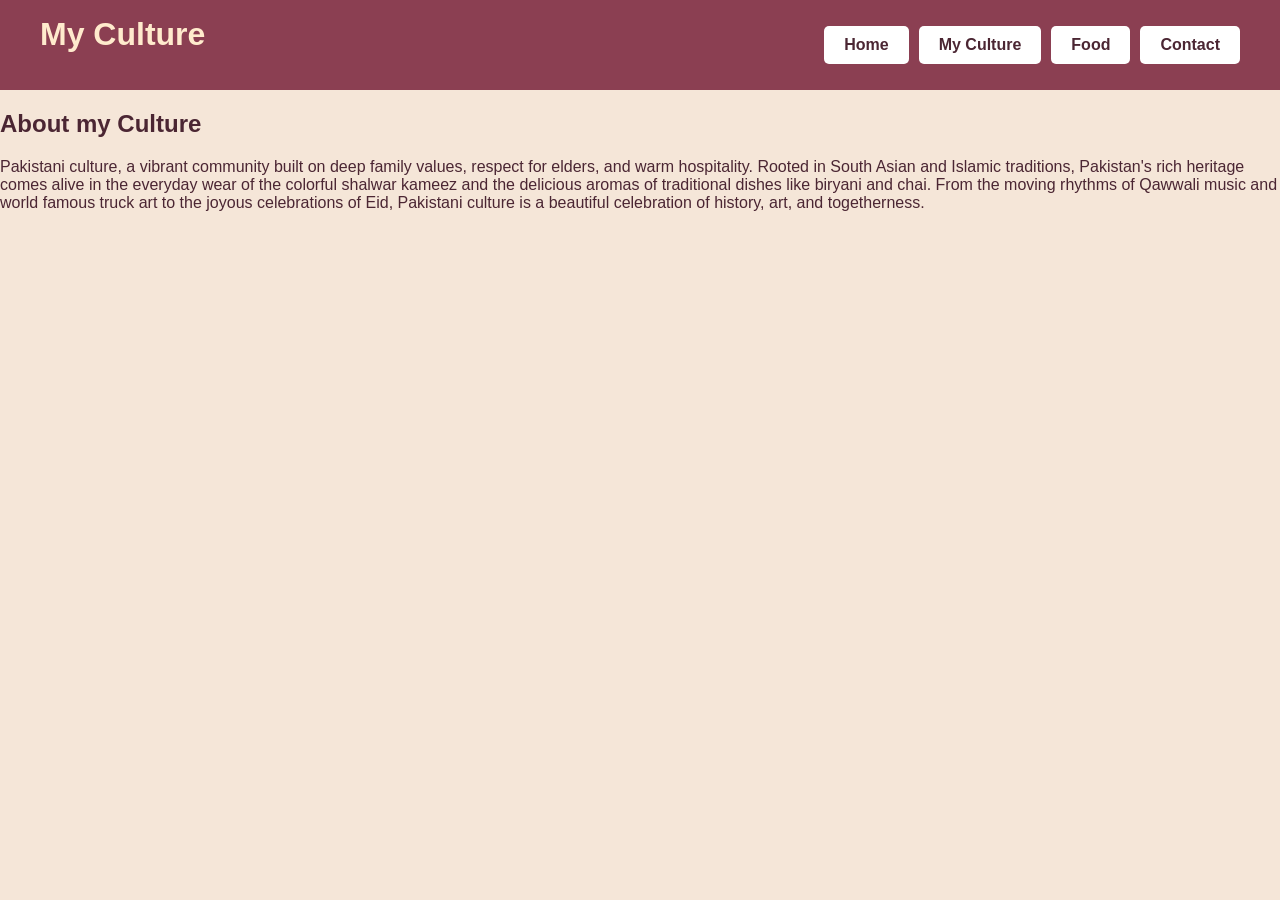
==== page2.html @ d5cb9008 "started the second page with a paragraph about my cultural." ====
<!DOCTYPE html>
<html lang="en">
<head>
    <meta charset="UTF-8">
    <meta name="viewport" content="width=device-width, initial-scale=1.0">
    <title>Document</title>
    <link rel="stylesheet" href="css/page2.css">
</head>
<body>
    <div class="hero-image">
       <header>
        <div class="logo">
            <h1>My Culture</h1>
        </div>

        <nav>
            <a href="index.html">Home</a>
            <a href="page2.html">My Culture</a>
            <a href="page3.html">Food</a>
            <a href="page4.html">Contact</a>
        </nav>
    </header>
    <div>
       <h2> About my Culture </h2>
       <p>
         Pakistani culture, a vibrant community built on deep family values,
         respect for elders, and warm hospitality. Rooted in South Asian and
         Islamic traditions, Pakistan's rich heritage comes alive in the everyday
         wear of the colorful shalwar kameez and the delicious aromas of
         traditional dishes like biryani and chai. From the moving rhythms
         of Qawwali music and world famous truck art to the joyous celebrations
         of Eid, Pakistani culture is a beautiful celebration of history,
         art, and togetherness.
       </p>
    </div>
</body>
</html>
---- css/page2.css ----
h1 {
    color: white;
    color: rgb(245, 241, 248);      
    text-align: center;             
    padding: 20px 0px;             
    width: 100%;                    
    margin-top: 0px;     
    color: blanchedalmond;      
    font-size: xx-large: 
}
body {
    margin: 0;
      background-color: #f5e6d8;
    font-family: Arial, Helvetica, sans-serif;
    color: #4b2633;
}

header {
    font-family: "Oswald", sans-serif;
    height: 90px;
    background-color: #8b3f52;
    display: flex;
    align-items: center;
    justify-content: space-between;
    padding: 0 40px;
}
.main-image {
    width: 100%;
    height: 50%;
}
nav {
    display: flex;
    gap: 10px;
}
nav a {
    text-decoration: none;
    color: #4b2633;
    background-color: white;
    padding: 10px 20px;
    border-radius: 5px;
    font-weight: bold;
}
nav a:hover {
    background-color: #e8bfc9;}
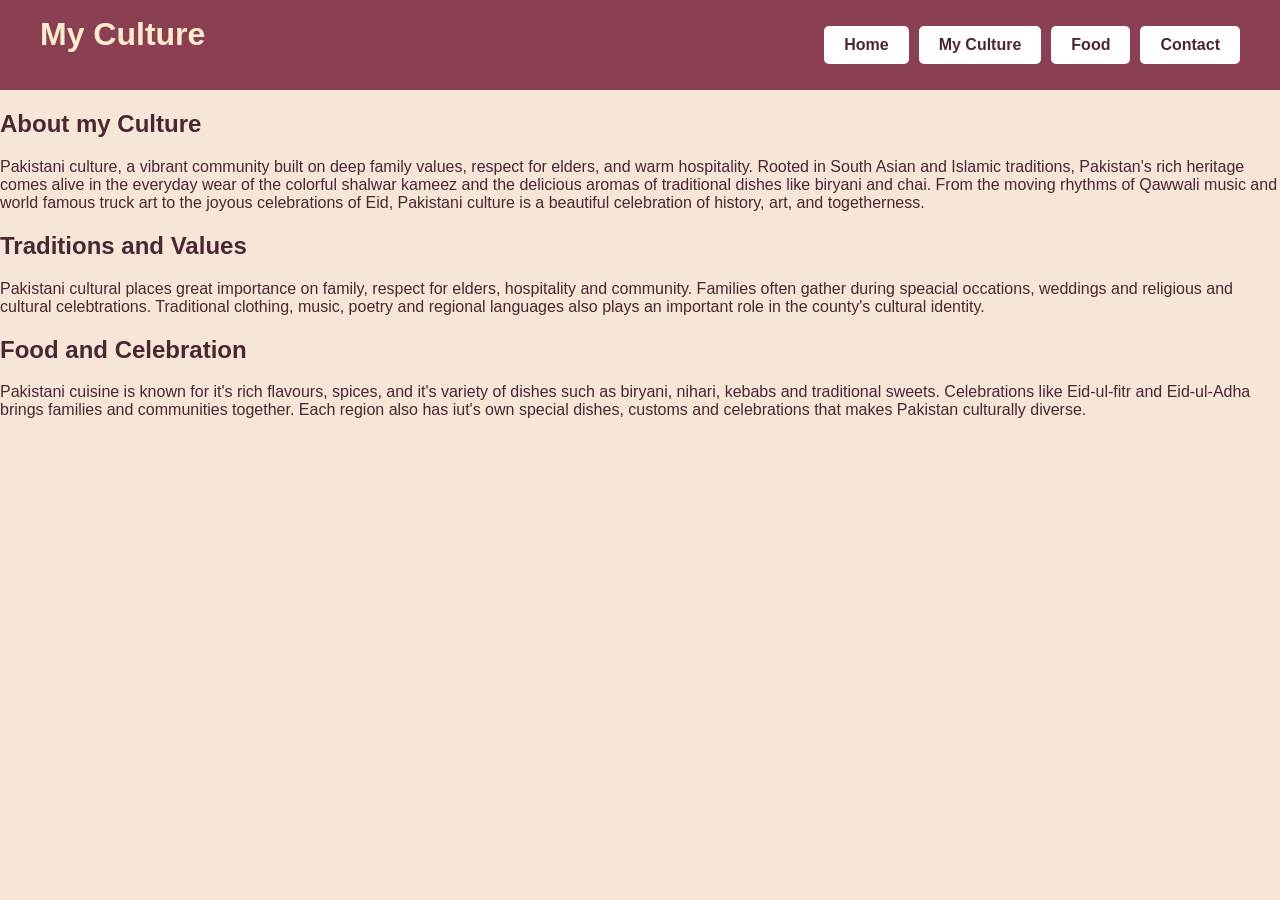
==== commit 2a45fc00: "added the paragraphs on the tradition, values and foods of pakistan." ====
--- a/page2.html
+++ b/page2.html
@@ -33,5 +33,26 @@
          art, and togetherness.
        </p>
     </div>
+    <section>
+        <article>
+            <h2>Traditions and Values </h2>
+            <p>
+                Pakistani cultural places great importance on family, respect for elders,
+                hospitality and community. Families often gather during speacial occations,
+                weddings and religious and cultural celebtrations. Traditional clothing, music, 
+                poetry and regional languages also plays an important role in the county's cultural
+                identity. 
+            </p>
+        </article>
+        <article>
+            <h2> Food and Celebration</h2>
+            <p>
+                Pakistani cuisine is known for it's rich flavours, spices, and it's variety of dishes 
+                such as biryani, nihari, kebabs and traditional sweets. Celebrations like Eid-ul-fitr
+                and Eid-ul-Adha brings families and communities together. Each region also has iut's own
+                special dishes, customs and celebrations that makes Pakistan culturally diverse.
+            </p>
+        </article>
+    </section>
 </body>
 </html>
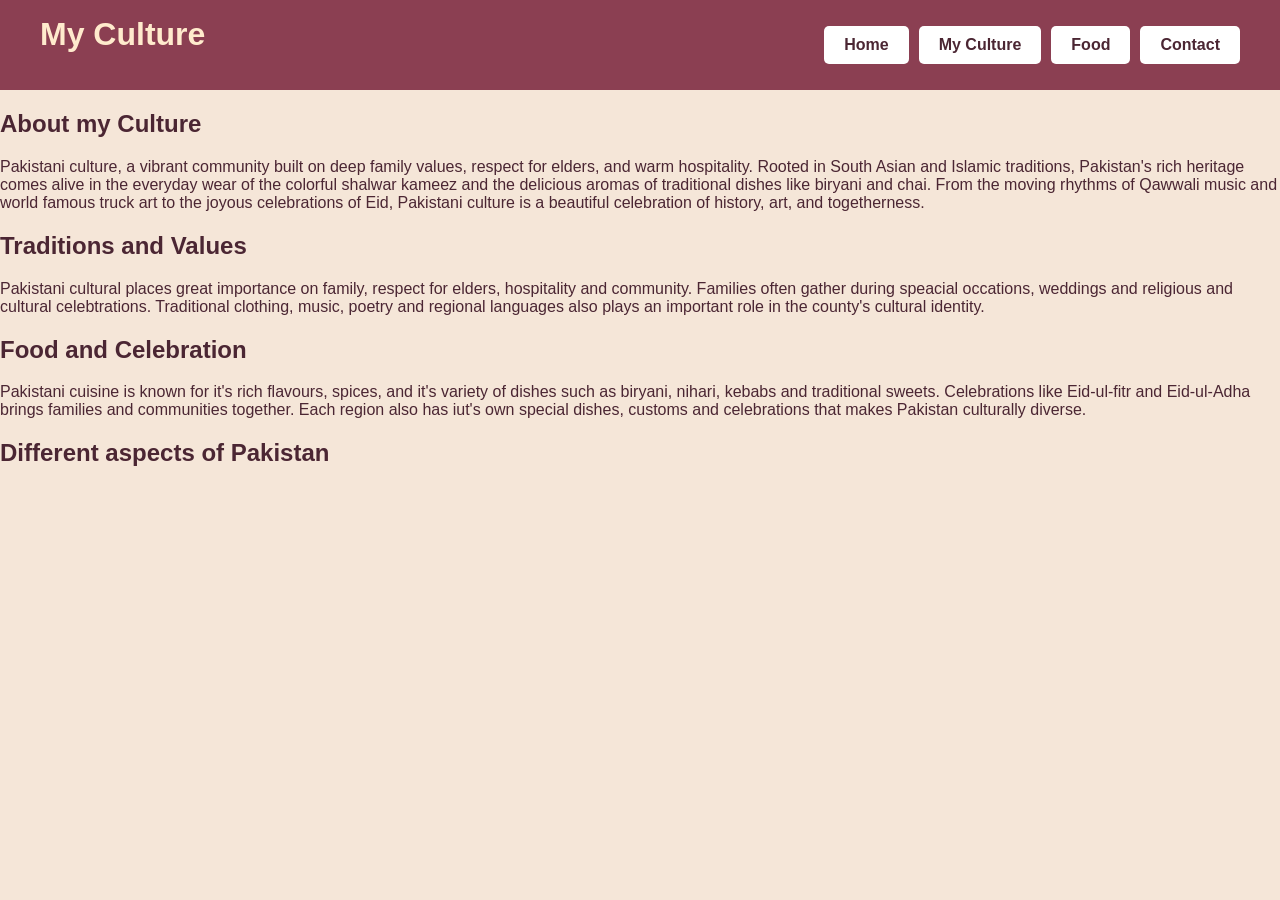
==== commit 6d494723: "added another sectioon about the different aspects of pakistan." ====
--- a/page2.html
+++ b/page2.html
@@ -54,5 +54,12 @@
             </p>
         </article>
     </section>
+    <section>
+
+        <h2> Different aspects of Pakistan</h2>
+        <div>
+            
+        </div>
+    </section>
 </body>
 </html>
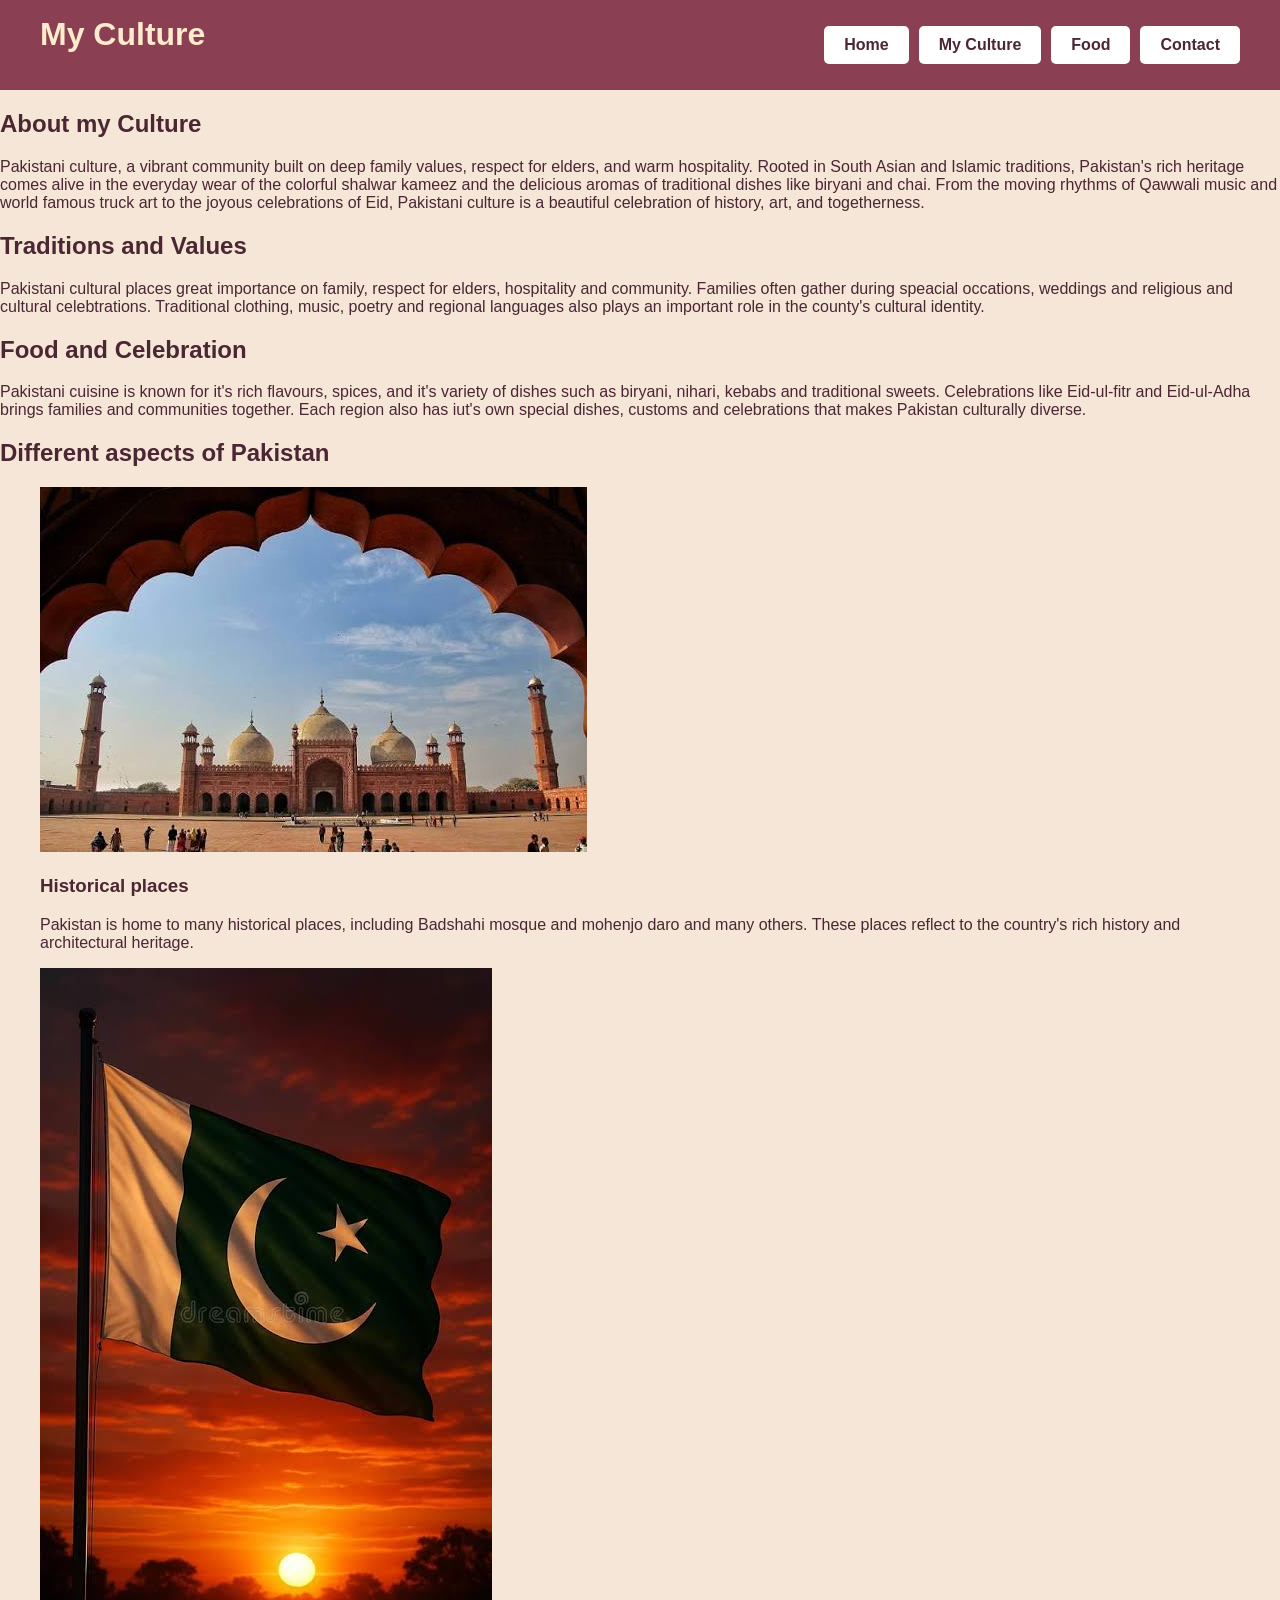
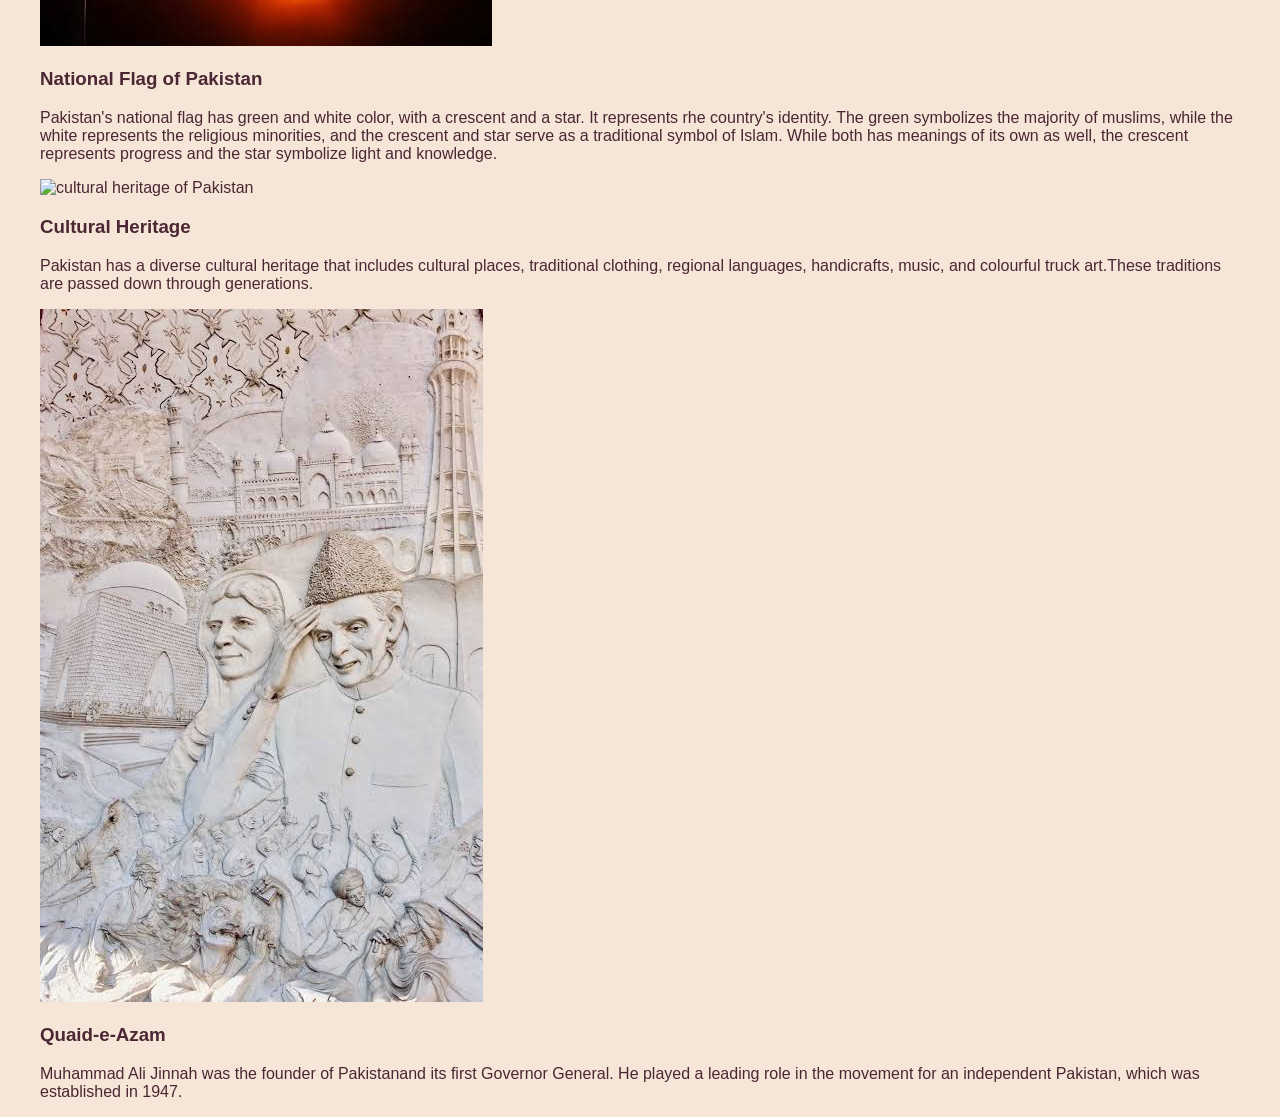
==== commit a1586c23: "added a picture to image folder and and also added figure and figcaption for the 2 page." ====
--- a/page2.html
+++ b/page2.html
@@ -58,6 +58,54 @@
 
         <h2> Different aspects of Pakistan</h2>
         <div>
+            <figure>
+                <img src="images/badshahi  mosque.jpg" alt=" Lahore Badshahi Mosque">
+                <figcaption>
+                    <h3> Historical places</h3>
+                    <p>
+                        Pakistan is home to many historical places, including Badshahi mosque and mohenjo
+                        daro and many others. These places reflect to the country's rich history
+                        and architectural heritage. 
+                    </p>
+                </figcaption>
+            </figure>
+            <figure>
+                <img src="images/pak flag.jpg" alt="Pakistan's Flag">
+                <figcaption>
+                    <h3> National Flag of Pakistan</h3>
+                    <p> 
+                        Pakistan's national flag has green and white color, with a crescent  and a star.
+                        It represents rhe country's identity. The green symbolizes the majority of muslims, 
+                        while the white represents the religious minorities, and the crescent and star
+                        serve as a traditional symbol of Islam. While both has meanings of its own as well,
+                        the crescent represents progress and the star symbolize light and knowledge. 
+                    </p>
+                </figcaption>
+            </figure>
+            <figure>
+                <img src="images/" alt="cultural heritage of Pakistan">
+                <figcaption>
+                <h3>Cultural Heritage</h3>
+                <p>
+                    Pakistan has a diverse cultural heritage that
+                    includes cultural places, traditional clothing, regional languages,
+                    handicrafts, music, and colourful truck art.These traditions
+                    are passed down through generations.
+                    
+                </p>
+            </figcaption>
+            </figure>
+            <figure>
+                <img src="images/historical image.jpg" alt="Founder of pak">
+                 <figcaption>
+                <h3>Quaid-e-Azam</h3>
+                <p>
+                    Muhammad Ali Jinnah was the founder of Pakistanand its
+                    first Governor General. He played a leading role in the movement 
+                    for an independent Pakistan, which was established in 1947.
+                </p>
+            </figcaption>
+            </figure>
             
         </div>
     </section>
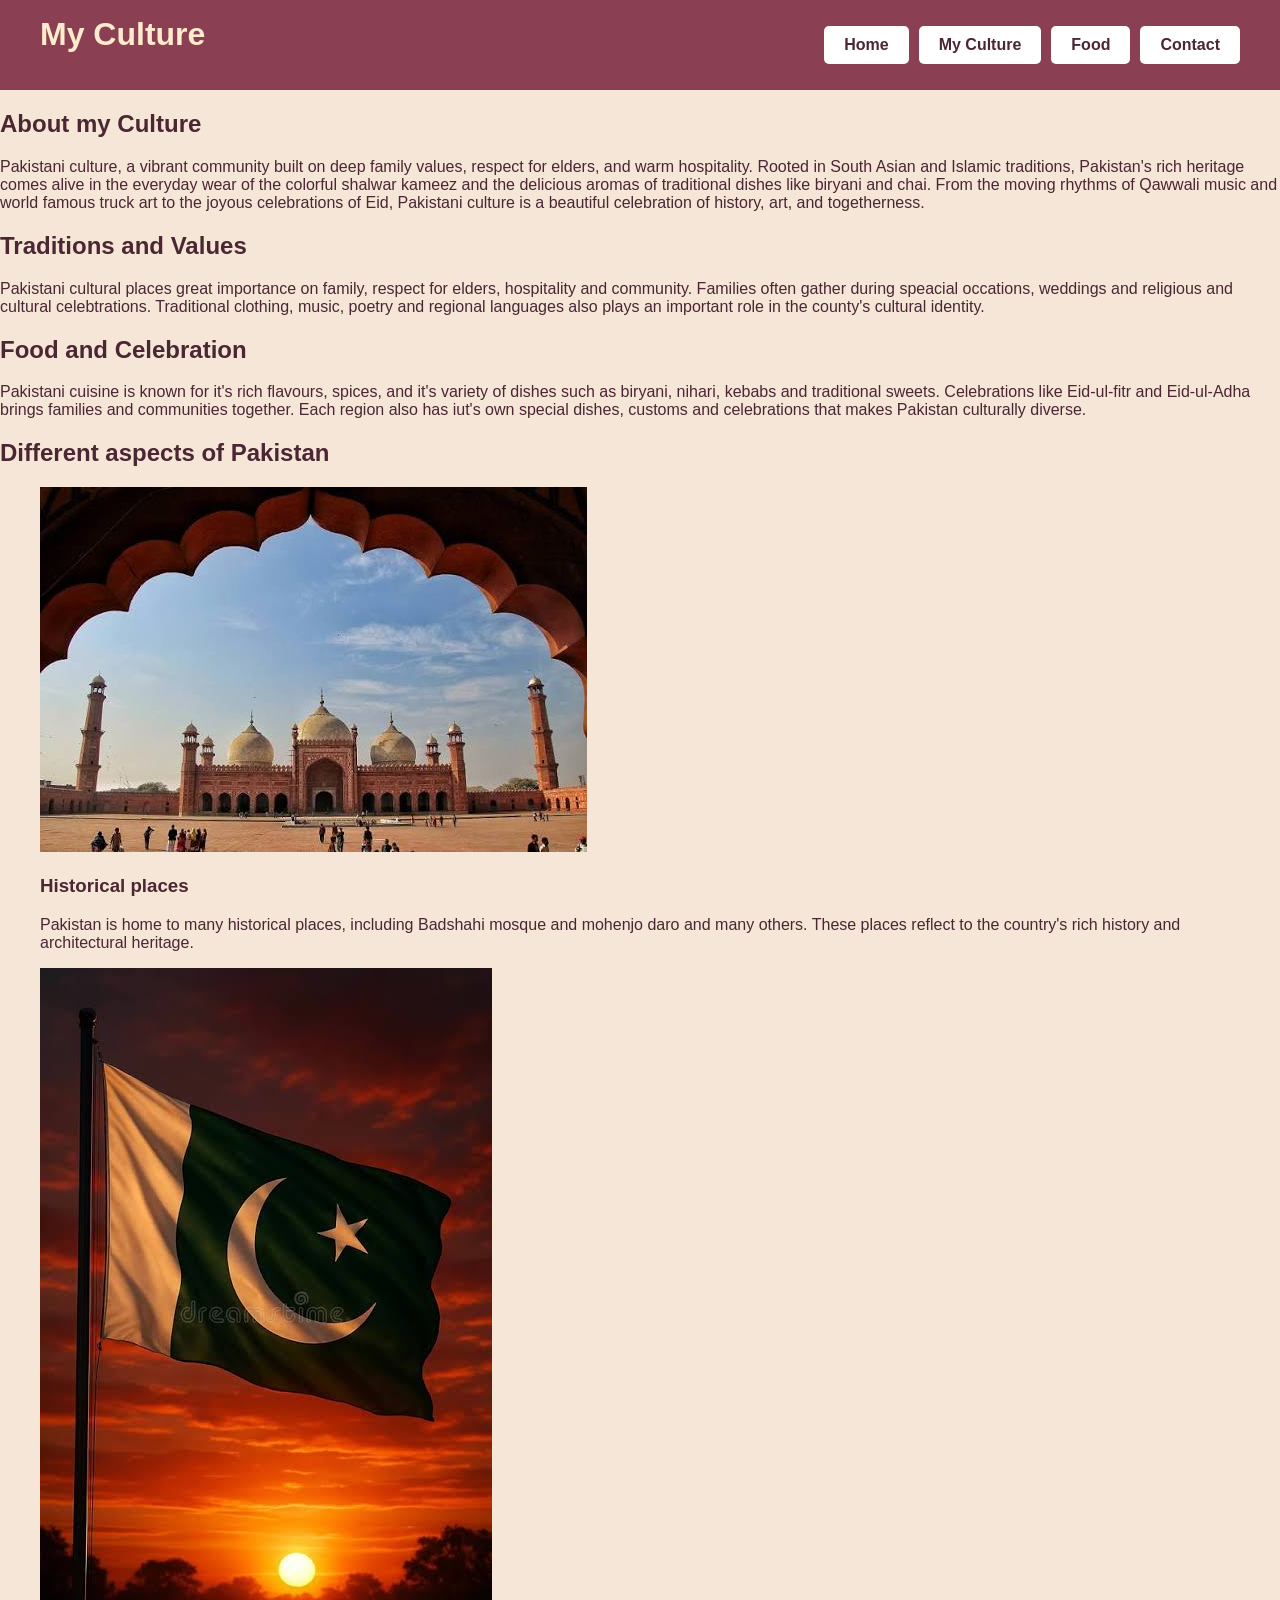
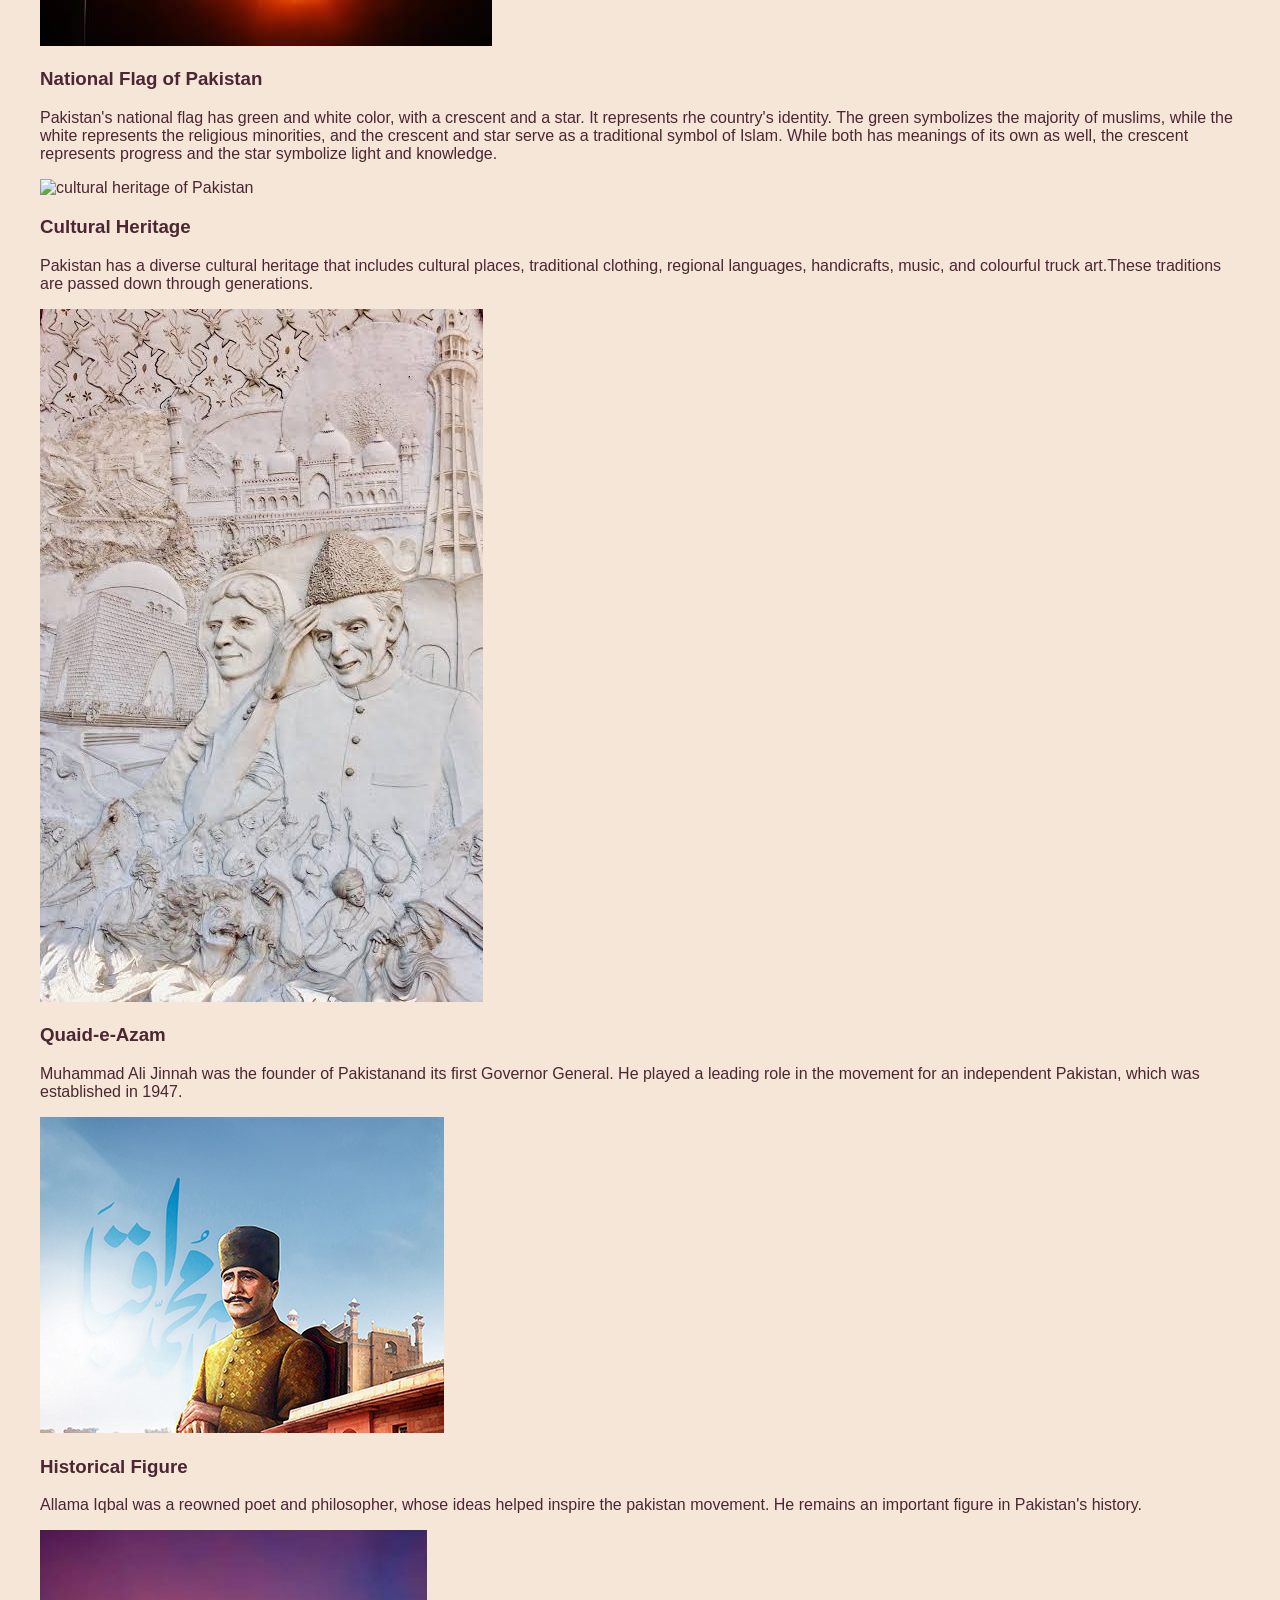
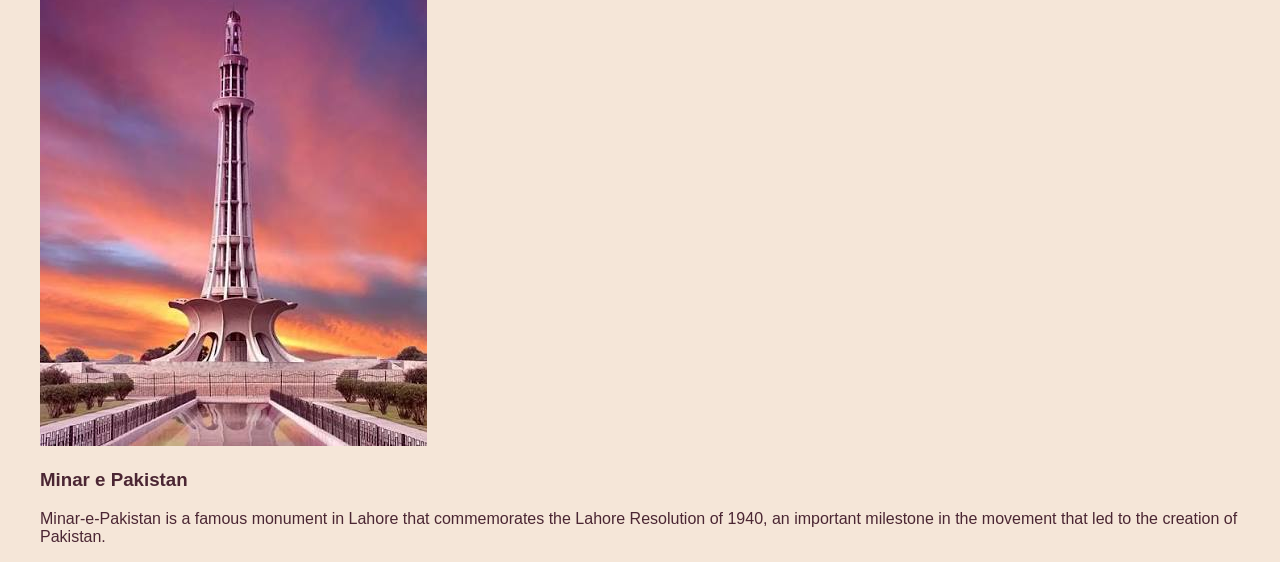
==== commit d6cbdff4: "added the last few aspects of pakistan's history." ====
--- a/page2.html
+++ b/page2.html
@@ -106,7 +106,28 @@
                 </p>
             </figcaption>
             </figure>
-            
+            <figure>
+                <img src="images/alama iqbal.jpg" alt="Alama Iqbal">
+                <figcaption>
+                    <h3> Historical Figure</h3>
+                    <p>
+                        Allama Iqbal was a reowned poet and philosopher, whose ideas helped 
+                        inspire the pakistan movement. He remains an important figure in Pakistan's 
+                        history.
+                    </p>
+                </figcaption>
+            </figure>
+            <figure>
+                <img src="images/minar e pak.jpg" alt="Minar e pak">
+                <figcaption>
+                    <h3> Minar e Pakistan</h3>
+                    <p>
+                        Minar-e-Pakistan is a famous monument in Lahore that commemorates the
+                        Lahore Resolution of 1940, an important milestone in the movement that
+                        led to the creation of Pakistan.
+                    </p>
+                </figcaption>
+            </figure>
         </div>
     </section>
 </body>
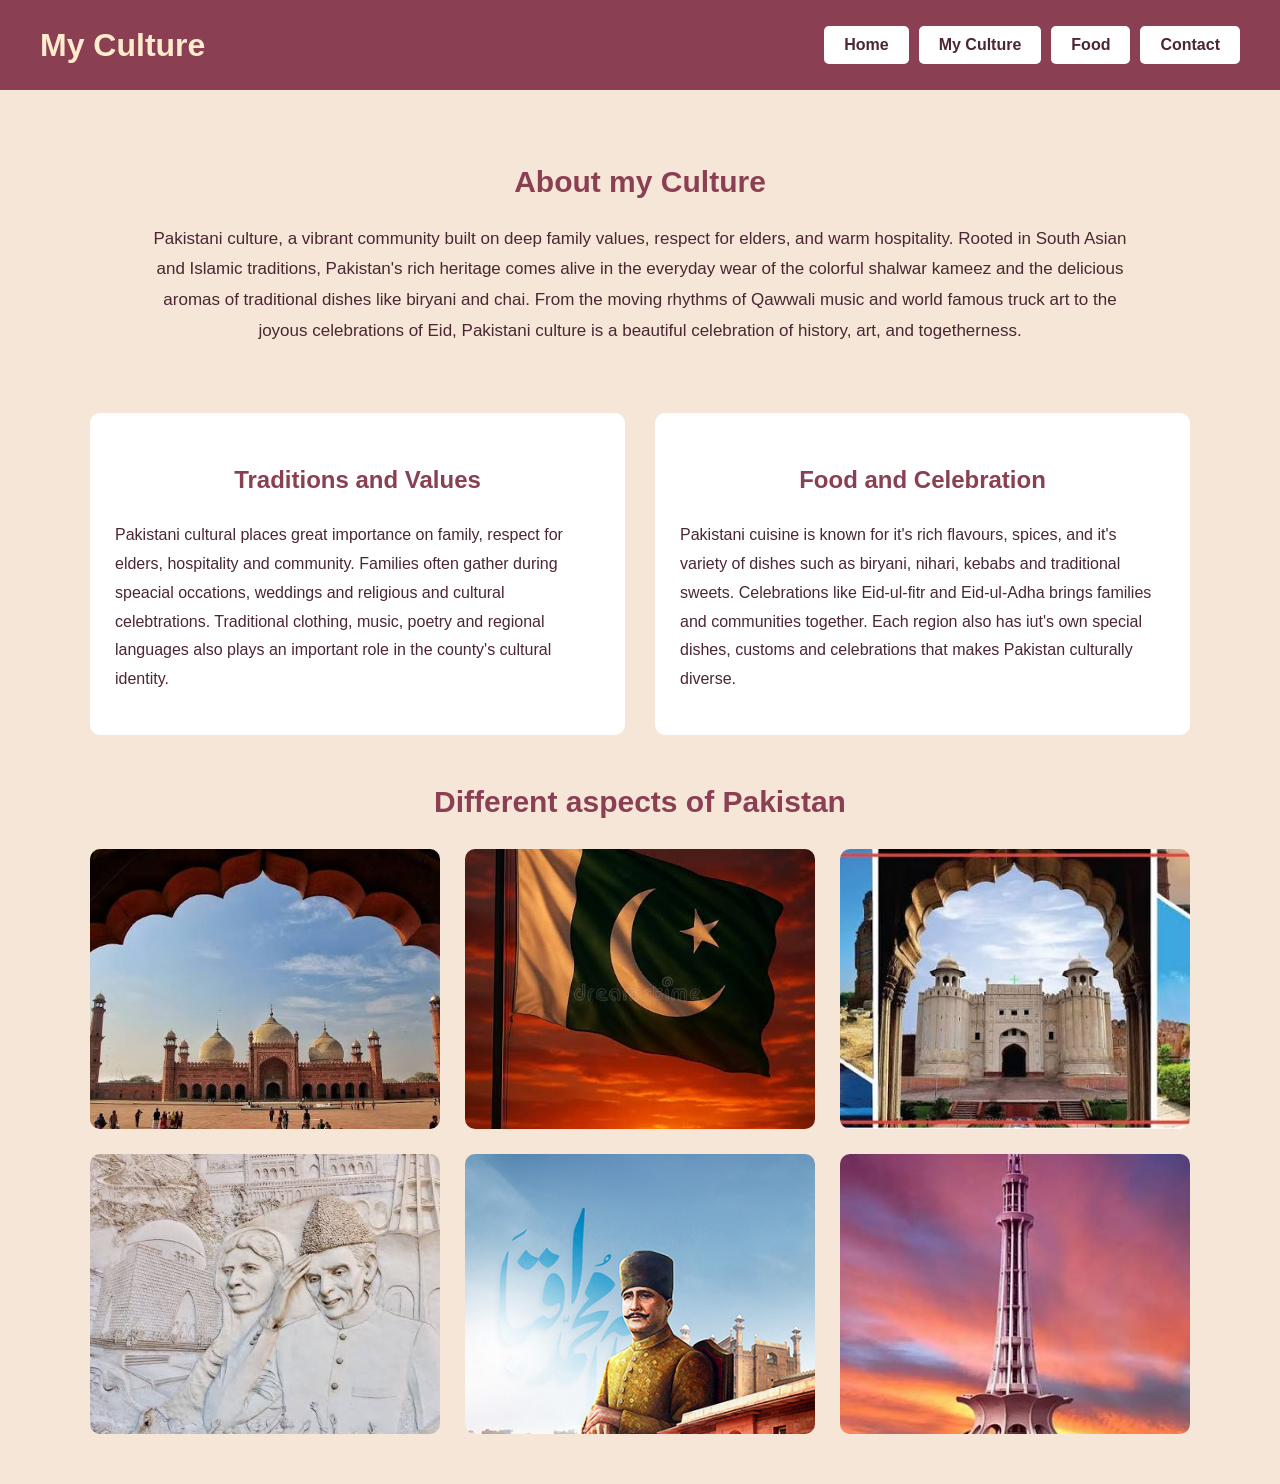
==== commit def6551a: "added an image that missed while adding other images on the second page and as well as did the styli" ====
--- a/page2.html
+++ b/page2.html
@@ -83,7 +83,7 @@
                 </figcaption>
             </figure>
             <figure>
-                <img src="images/" alt="cultural heritage of Pakistan">
+                <img src="images/cultural heritage.jpg" alt="cultural heritage of Pakistan">
                 <figcaption>
                 <h3>Cultural Heritage</h3>
                 <p>
--- a/css/page2.css
+++ b/css/page2.css
@@ -1,37 +1,38 @@
+
 h1 {
-    color: white;
-    color: rgb(245, 241, 248);      
-    text-align: center;             
-    padding: 20px 0px;             
-    width: 100%;                    
-    margin-top: 0px;     
-    color: blanchedalmond;      
-    font-size: xx-large: 
+    color: blanchedalmond;
+    text-align: center;
+    padding: 20px 0;
+    margin-top: 0;
+    font-size: xx-large;
 }
+
 body {
     margin: 0;
-      background-color: #f5e6d8;
+    background-color: #f5e6d8;
     font-family: Arial, Helvetica, sans-serif;
     color: #4b2633;
 }
 
 header {
     font-family: "Oswald", sans-serif;
-    height: 90px;
+    min-height: 90px;
     background-color: #8b3f52;
     display: flex;
     align-items: center;
     justify-content: space-between;
     padding: 0 40px;
 }
-.main-image {
-    width: 100%;
-    height: 50%;
+
+.logo h1 {
+    margin: 0;
 }
+
 nav {
     display: flex;
     gap: 10px;
 }
+
 nav a {
     text-decoration: none;
     color: #4b2633;
@@ -40,5 +41,143 @@
     border-radius: 5px;
     font-weight: bold;
 }
+
 nav a:hover {
-    background-color: #e8bfc9;}
+    background-color: #e8bfc9;
+}
+
+.hero-image {
+    width: 100%;
+}
+
+.hero-image > div {
+    text-align: center;
+    max-width: 1000px;
+    margin: 30px auto;
+    padding: 20px;
+}
+
+.hero-image > div h2 {
+    color: #8b3f52;
+    font-size: 30px;
+}
+
+.hero-image > div p {
+    font-size: 17px;
+    line-height: 1.8;
+}
+
+.hero-image > section:first-of-type {
+    display: flex;
+    gap: 30px;
+    max-width: 1100px;
+    margin: 30px auto;
+    padding: 0 20px;
+}
+
+.hero-image > section:first-of-type article {
+    flex: 1;
+    background-color: white;
+    padding: 25px;
+    border-radius: 10px;
+    line-height: 1.8;
+}
+
+.hero-image > section:first-of-type article h2 {
+    color: #8b3f52;
+    text-align: center;
+}
+
+.hero-image > section:last-of-type {
+    max-width: 1100px;
+    margin: 50px auto;
+    padding: 0 20px;
+}
+
+.hero-image > section:last-of-type > h2 {
+    text-align: center;
+    color: #8b3f52;
+    font-size: 30px;
+    margin-bottom: 30px;
+}
+
+.hero-image > section:last-of-type > div {
+    display: grid;
+    grid-template-columns: repeat(3, minmax(0, 1fr));
+    gap: 25px;
+}
+
+figure {
+    position: relative;
+    margin: 0;
+    height: 280px;
+    overflow: hidden;
+    border-radius: 10px;
+    background-color: #8b3f52;
+}
+
+figure img {
+    width: 100%;
+    height: 100%;
+    object-fit: cover;
+    display: block;
+    transition: transform 0.4s ease;
+}
+
+figcaption {
+    position: absolute;
+    bottom: 0;
+    left: 0;
+    width: 100%;
+    box-sizing: border-box;
+    padding: 18px;
+    color: white;
+    background-color: rgba(75, 38, 51, 0.92);
+    transform: translateY(100%);
+    transition: transform 0.4s ease;
+}
+
+figcaption h3 {
+    margin: 0 0 10px;
+    font-size: 20px;
+}
+
+figcaption p {
+    margin: 0;
+    font-size: 14px;
+    line-height: 1.5;
+}
+
+figure:hover figcaption {
+    transform: translateY(0);
+}
+
+figure:hover img {
+    transform: scale(1.08);
+}
+
+@media (max-width: 768px) {
+    header {
+        padding: 15px 20px;
+        flex-wrap: wrap;
+        gap: 10px;
+    }
+
+    .hero-image > section:first-of-type {
+        flex-direction: column;
+    }
+
+    .hero-image > section:last-of-type > div {
+        grid-template-columns: repeat(2, minmax(0, 1fr));
+    }
+}
+
+@media (max-width: 480px) {
+    .hero-image > section:last-of-type > div {
+        grid-template-columns: 1fr;
+    }
+
+    nav {
+        flex-wrap: wrap;
+    }
+}
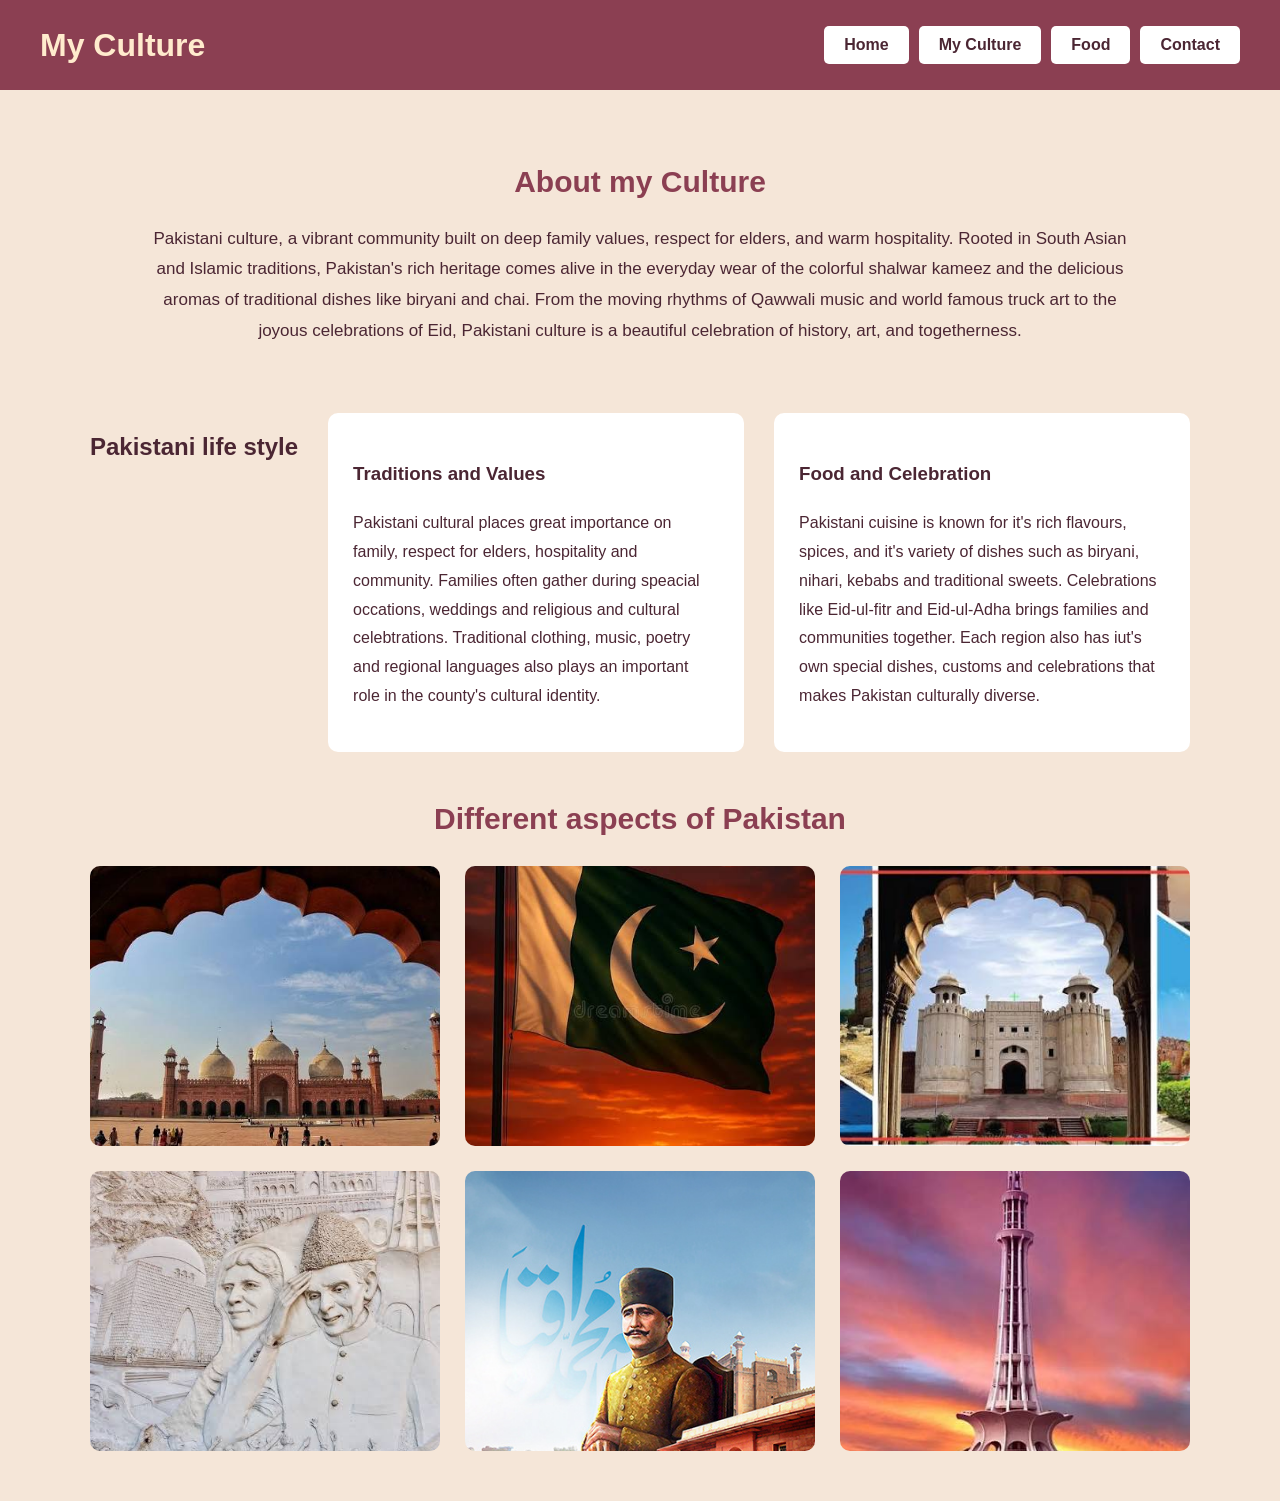
==== commit 92eca61c: "fixed the errors as the validation check required." ====
--- a/page2.html
+++ b/page2.html
@@ -7,20 +7,21 @@
     <link rel="stylesheet" href="css/page2.css">
 </head>
 <body>
-    <div class="hero-image">
+ <div class="hero-image">
        <header>
-        <div class="logo">
+          <div class="logo">
             <h1>My Culture</h1>
-        </div>
+          </div>
 
-        <nav>
+         <nav>
             <a href="index.html">Home</a>
             <a href="page2.html">My Culture</a>
             <a href="page3.html">Food</a>
             <a href="page4.html">Contact</a>
-        </nav>
-    </header>
-    <div>
+         </nav>
+      </header>
+    
+     <div>
        <h2> About my Culture </h2>
        <p>
          Pakistani culture, a vibrant community built on deep family values,
@@ -32,10 +33,10 @@
          of Eid, Pakistani culture is a beautiful celebration of history,
          art, and togetherness.
        </p>
-    </div>
-    <section>
+     </div>
+     <section> <h2>Pakistani life style</h2>
         <article>
-            <h2>Traditions and Values </h2>
+            <h3>Traditions and Values </h3>
             <p>
                 Pakistani cultural places great importance on family, respect for elders,
                 hospitality and community. Families often gather during speacial occations,
@@ -45,7 +46,7 @@
             </p>
         </article>
         <article>
-            <h2> Food and Celebration</h2>
+            <h3> Food and Celebration</h3>
             <p>
                 Pakistani cuisine is known for it's rich flavours, spices, and it's variety of dishes 
                 such as biryani, nihari, kebabs and traditional sweets. Celebrations like Eid-ul-fitr
@@ -53,13 +54,13 @@
                 special dishes, customs and celebrations that makes Pakistan culturally diverse.
             </p>
         </article>
-    </section>
-    <section>
+     </section>
+     <section>
 
         <h2> Different aspects of Pakistan</h2>
         <div>
             <figure>
-                <img src="images/badshahi  mosque.jpg" alt=" Lahore Badshahi Mosque">
+                <img src="images/badshahi-mosque.jpg" alt=" Lahore Badshahi Mosque">
                 <figcaption>
                     <h3> Historical places</h3>
                     <p>
@@ -70,7 +71,7 @@
                 </figcaption>
             </figure>
             <figure>
-                <img src="images/pak flag.jpg" alt="Pakistan's Flag">
+                <img src="images/pak-flag.jpg" alt="Pakistan's Flag">
                 <figcaption>
                     <h3> National Flag of Pakistan</h3>
                     <p> 
@@ -83,7 +84,7 @@
                 </figcaption>
             </figure>
             <figure>
-                <img src="images/cultural heritage.jpg" alt="cultural heritage of Pakistan">
+                <img src="images/cultural-heritage.jpg" alt="cultural heritage of Pakistan">
                 <figcaption>
                 <h3>Cultural Heritage</h3>
                 <p>
@@ -96,7 +97,7 @@
             </figcaption>
             </figure>
             <figure>
-                <img src="images/historical image.jpg" alt="Founder of pak">
+                <img src="images/historical-image.jpg" alt="Founder of pak">
                  <figcaption>
                 <h3>Quaid-e-Azam</h3>
                 <p>
@@ -107,7 +108,7 @@
             </figcaption>
             </figure>
             <figure>
-                <img src="images/alama iqbal.jpg" alt="Alama Iqbal">
+                <img src="images/alama-iqbal.jpg" alt="Alama Iqbal">
                 <figcaption>
                     <h3> Historical Figure</h3>
                     <p>
@@ -118,7 +119,7 @@
                 </figcaption>
             </figure>
             <figure>
-                <img src="images/minar e pak.jpg" alt="Minar e pak">
+                <img src="images/minar-e-pak.jpg" alt="Minar e pak">
                 <figcaption>
                     <h3> Minar e Pakistan</h3>
                     <p>
@@ -129,6 +130,7 @@
                 </figcaption>
             </figure>
         </div>
-    </section>
+     </section>
+  </div>
 </body>
 </html>
